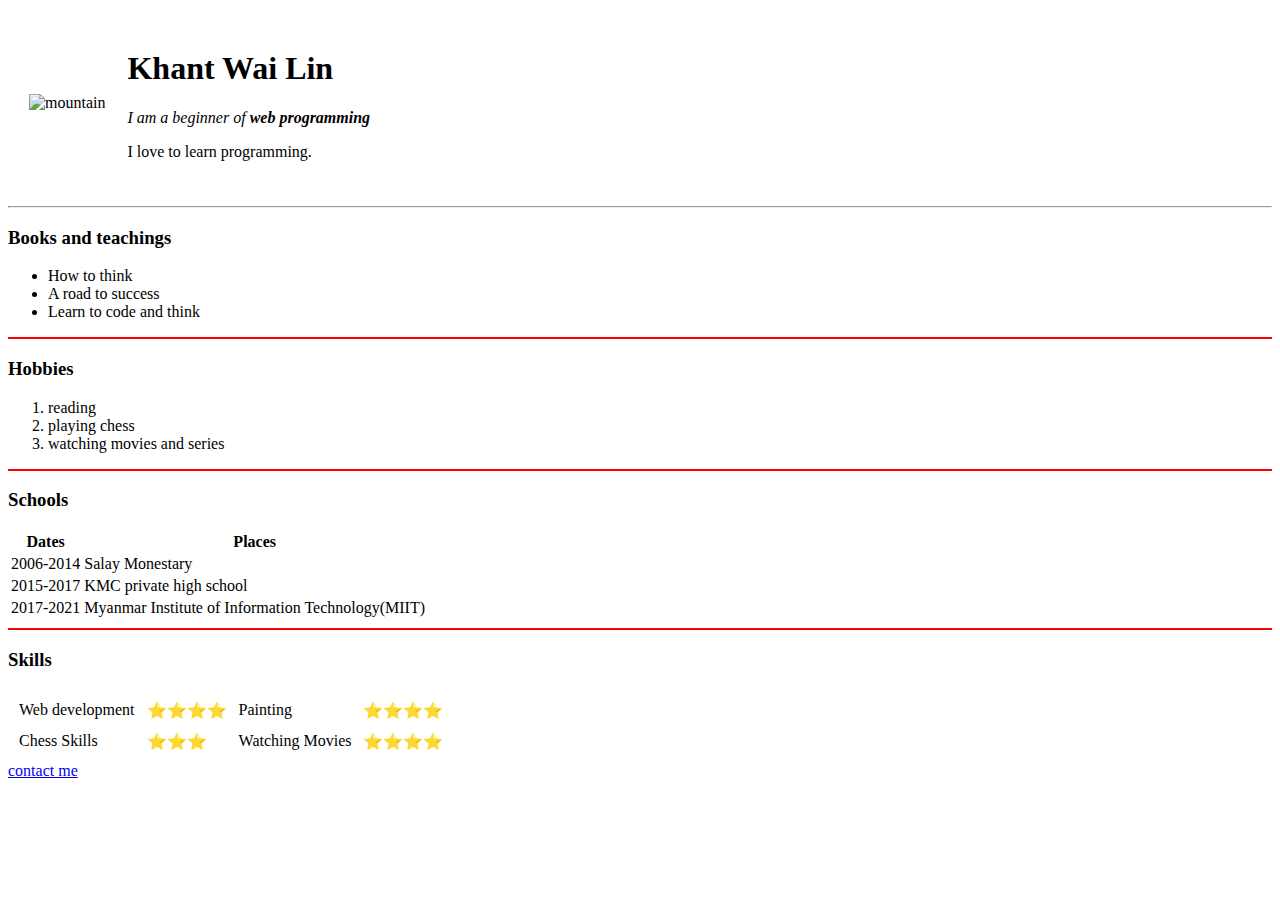
==== index.html @ c9d308dd "Add files via upload" ====
<!DOCTYPE html>
<html lang="en" dir="ltr">

<head>
  <meta charset="utf-8">
  <title>💖TharGyi's Life Personal</title>
</head>

<body>
  <table cellspacing="20">
    <tr>
      <td>  <img src="image/mountain.jpg" alt="mountain"></td>
      <td>  <h1>Khant Wai Lin</h1>
        <p><em>I am a beginner of<strong> web programming</strong></em></p>
        <p>I love to learn programming.</p></td>
    </tr>
  </table>
  <hr>
  <h3>Books and teachings</h3>
  <ul>
    <li>How to think</li>
    <li>A road to success</li>
    <li>Learn to code and think</li>
  </ul>
  <hr color="red">
  <h3>Hobbies</h3>
  <ol>
    <li>reading</li>
    <li>playing chess</li>
    <li>watching movies and series</li>
  </ol>
  <hr color="red">
  <h3>Schools</h3>
  <table>
    <thead>
      <tr>
        <th>Dates</th>
        <th>Places</th>
      </tr>
    </thead>
    <tbody>
      <tr>
        <td>2006-2014</td>
        <td>Salay Monestary</td>
      </tr>
      <tr>
        <td>2015-2017</td>
        <td>KMC private high school</td>
      </tr>
      <tr>
        <td>2017-2021</td>
        <td>Myanmar Institute of Information Technology(MIIT)</td>
      </tr>
    </tbody>
  </table>
  <hr color="red">
  <h3>Skills</h3>
  <table cellspacing="10">
    <tr>
      <td>Web development</td>
      <td>⭐⭐⭐⭐</td>
      <td>Painting</td>
      <td>⭐⭐⭐⭐</td>
    </tr>
    <tr>
      <td>Chess Skills</td>
      <td>⭐⭐⭐</td>
      <td>Watching Movies</td>
      <td>⭐⭐⭐⭐</td>
    </tr>
  </table>
  <a href="contact.html">contact me</a>

</body>

</html>
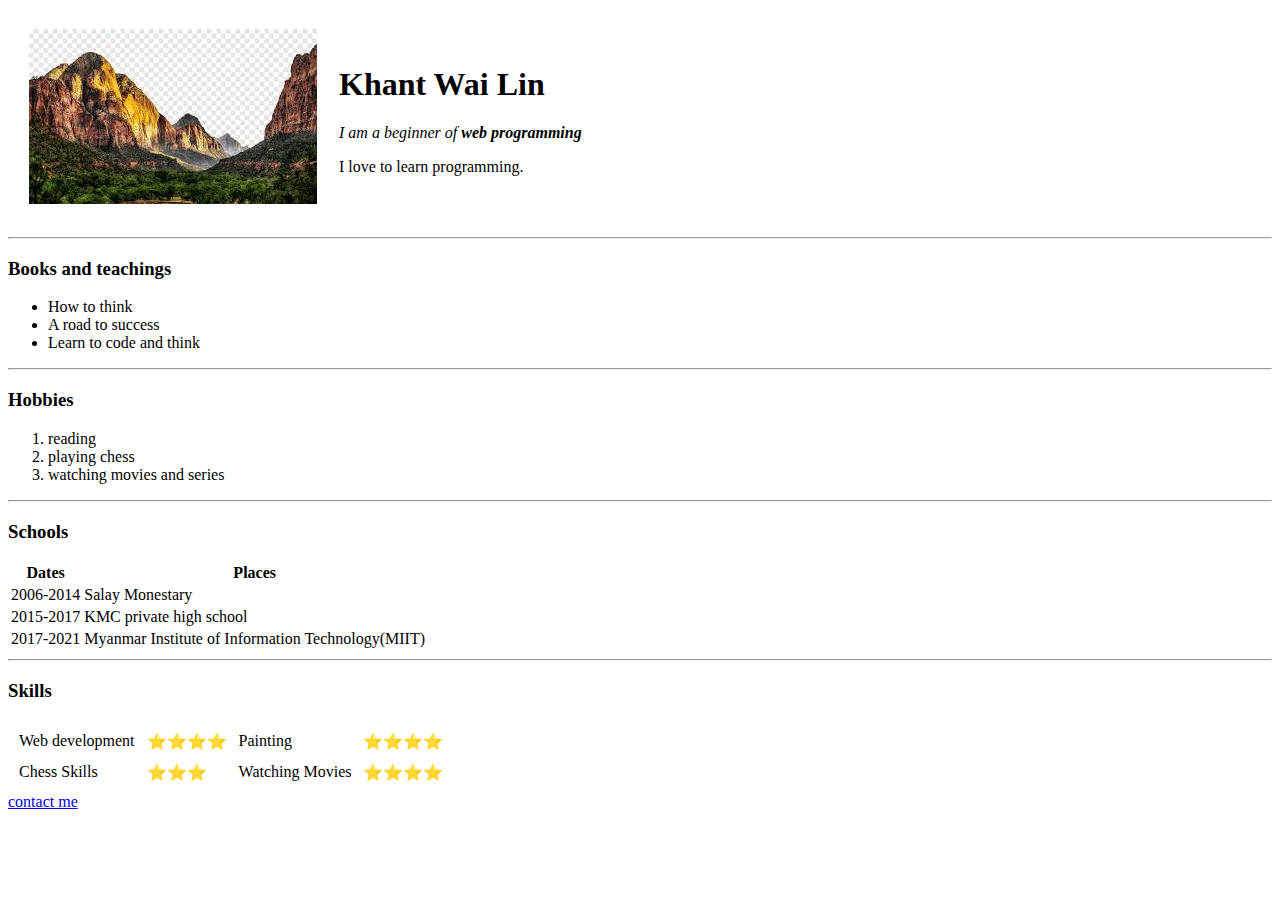
==== commit 1f534559: "Update index.html" ====
--- a/index.html
+++ b/index.html
@@ -4,32 +4,34 @@
 <head>
   <meta charset="utf-8">
   <title>💖TharGyi's Life Personal</title>
+  <link rel="stylesheet" href="css/styles.css">
+
 </head>
 
 <body>
   <table cellspacing="20">
     <tr>
-      <td>  <img src="image/mountain.jpg" alt="mountain"></td>
+      <td>  <img class="tag circular" src="image/mountain.jpg" alt="mountain"></td>
       <td>  <h1>Khant Wai Lin</h1>
         <p><em>I am a beginner of<strong> web programming</strong></em></p>
         <p>I love to learn programming.</p></td>
     </tr>
   </table>
   <hr>
-  <h3>Books and teachings</h3>
+  <h3 class="Books">Books and teachings</h3>
   <ul>
     <li>How to think</li>
     <li>A road to success</li>
     <li>Learn to code and think</li>
   </ul>
-  <hr color="red">
+  <hr>
   <h3>Hobbies</h3>
   <ol>
     <li>reading</li>
     <li>playing chess</li>
     <li>watching movies and series</li>
   </ol>
-  <hr color="red">
+  <hr>
   <h3>Schools</h3>
   <table>
     <thead>
@@ -53,7 +55,7 @@
       </tr>
     </tbody>
   </table>
-  <hr color="red">
+  <hr>
   <h3>Skills</h3>
   <table cellspacing="10">
     <tr>
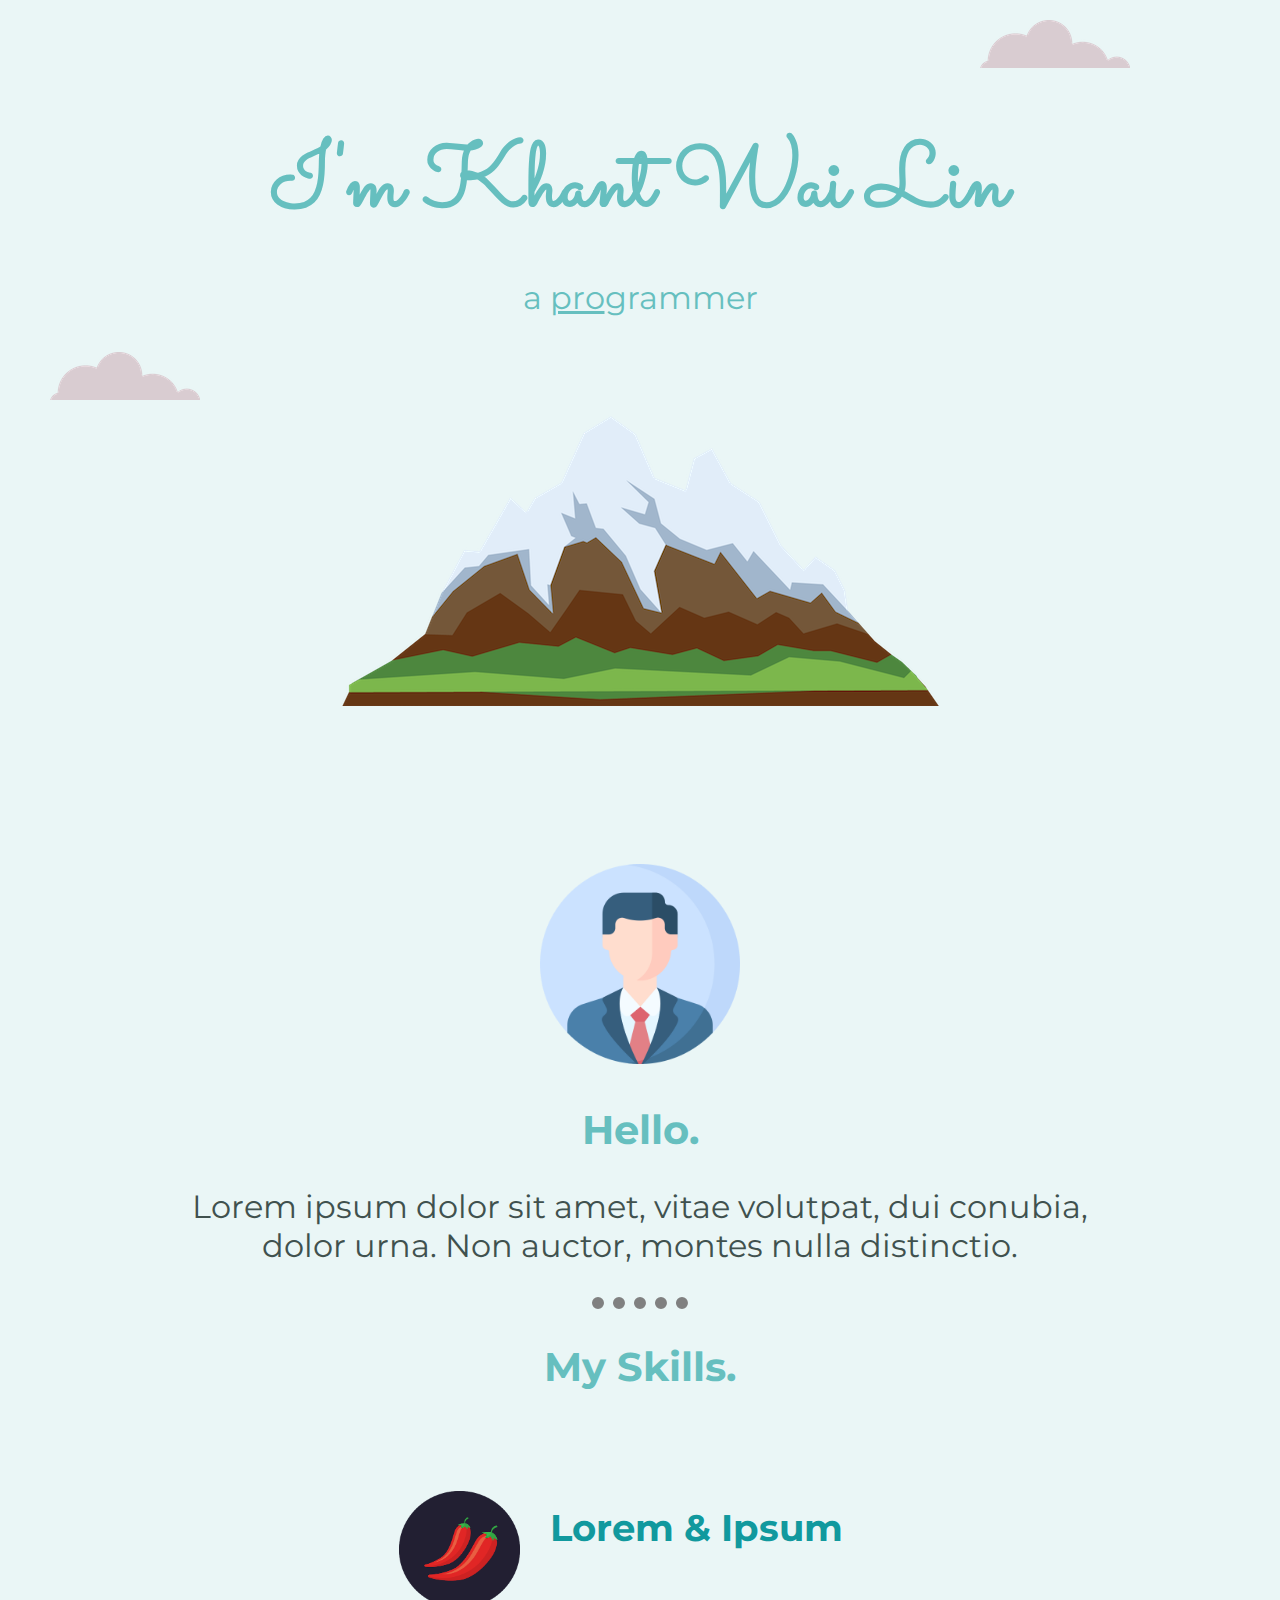
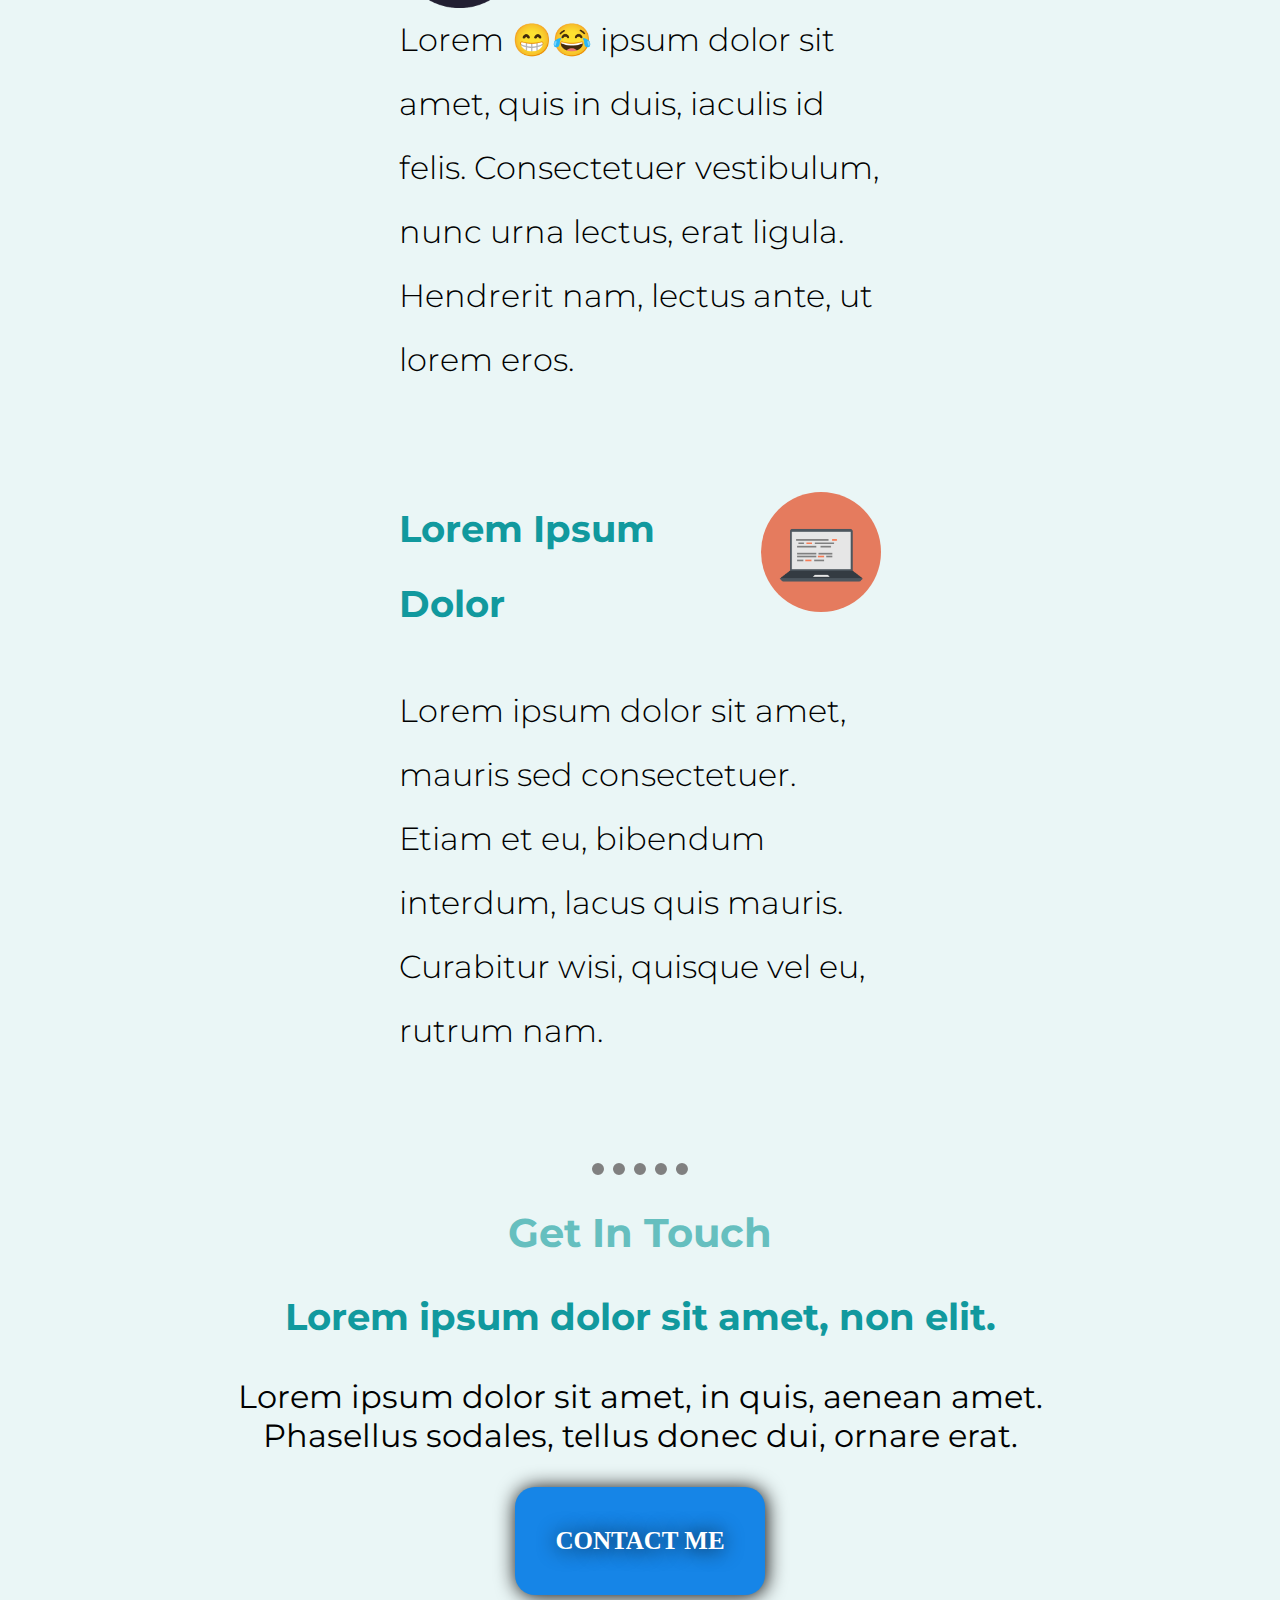
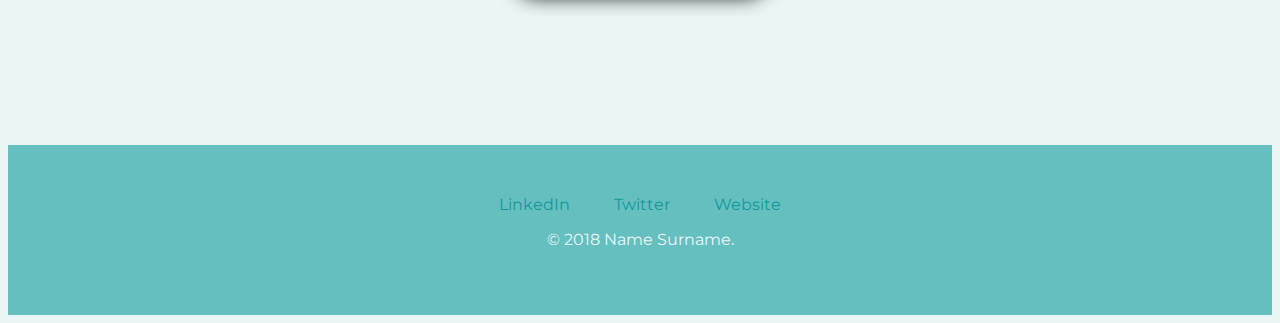
==== commit 45beb895: "Add files via upload" ====
--- a/index.html
+++ b/index.html
@@ -1,78 +1,57 @@
 <!DOCTYPE html>
 <html lang="en" dir="ltr">
+  <head>
+    <meta charset="utf-8">
+    <title>Khant Wai Lin</title>
+    <link rel="stylesheet"type="text/css" href="css/style.css">
+    <link rel="icon" href="favicon.ico">
+    <link href="https://fonts.googleapis.com/css2?family=Merriweather:wght@300&family=Montserrat:wght@300&family=Sacramento&display=swap" rel="stylesheet">
+  </head>
+  <body>
+    <div class="top-container">
+      <img class="top-cloud"src="images/cloud.png" alt="cloud">
+      <h1>I'm Khant Wai Lin</h1>
+      <p class="programmer">a <span class="underline">pro</span>grammer</p>
+      <img class="bottom-cloud" src="images/cloud.png" alt="cloud">
+      <img src="images/mountain.png" alt="mountain">
+    </div>
+    <div class="middle-container">
+      <div class="profile">
+        <img class="profile-picture" src="images/profile.png" alt="myprofile">
+        <h2>Hello.</h2>
+        <p class="profile-description">Lorem ipsum dolor sit amet, vitae volutpat, dui conubia, dolor urna. Non auctor, montes nulla distinctio.</p>
+      </div>
+      <hr>
+      <div class="skills">
+        <h2>My Skills.</h2>
+        <div class="skill-row">
+          <img class="chillies-img" src="images/chillies.png" alt="chillies">
+          <h3>Lorem & Ipsum</h3>
+          <p class="chillies-paragraph">Lorem 😁😂 ipsum dolor sit amet, quis in duis, iaculis id felis. Consectetuer vestibulum, nunc urna lectus, erat ligula. Hendrerit nam, lectus ante, ut lorem eros.</p>
+        </div>
+        <div class="skill-row">
+          <img class="computer-img" src="images/computer.png" alt="computer">
+          <h3>Lorem Ipsum Dolor</h3>
+          <p class="computer-paragraph">Lorem ipsum dolor sit amet, mauris sed consectetuer. Etiam et eu, bibendum interdum, lacus quis mauris. Curabitur wisi, quisque vel eu, rutrum nam.</p>
+        </div>
+      </div>
+      <hr>
+      <div class="contact-me">
+        <h2>Get In Touch</h2>
+        <h3>Lorem ipsum dolor sit amet, non elit.</h3>
+        <p>Lorem ipsum dolor sit amet, in quis, aenean amet. Phasellus sodales, tellus donec dui, ornare erat.</p>
+        <a class="btn" href="mailto:name@email.com">CONTACT ME</a>
+      </div>
+    </div>
 
-<head>
-  <meta charset="utf-8">
-  <title>💖TharGyi's Life Personal</title>
-  <link rel="stylesheet" href="css/styles.css">
 
-</head>
+    <div class="bottom-container">
+      <a class="footer-link" href="https://www.linkedin.com/">LinkedIn</a>
+      <a class="footer-link" href="https://twitter.com/">Twitter</a>
+      <a class="footer-link" href="https://www.appbrewery.co/">Website</a>
+      <p class="surname">© 2018 Name Surname.</p>
+    </div>
 
-<body>
-  <table cellspacing="20">
-    <tr>
-      <td>  <img class="tag circular" src="image/mountain.jpg" alt="mountain"></td>
-      <td>  <h1>Khant Wai Lin</h1>
-        <p><em>I am a beginner of<strong> web programming</strong></em></p>
-        <p>I love to learn programming.</p></td>
-    </tr>
-  </table>
-  <hr>
-  <h3 class="Books">Books and teachings</h3>
-  <ul>
-    <li>How to think</li>
-    <li>A road to success</li>
-    <li>Learn to code and think</li>
-  </ul>
-  <hr>
-  <h3>Hobbies</h3>
-  <ol>
-    <li>reading</li>
-    <li>playing chess</li>
-    <li>watching movies and series</li>
-  </ol>
-  <hr>
-  <h3>Schools</h3>
-  <table>
-    <thead>
-      <tr>
-        <th>Dates</th>
-        <th>Places</th>
-      </tr>
-    </thead>
-    <tbody>
-      <tr>
-        <td>2006-2014</td>
-        <td>Salay Monestary</td>
-      </tr>
-      <tr>
-        <td>2015-2017</td>
-        <td>KMC private high school</td>
-      </tr>
-      <tr>
-        <td>2017-2021</td>
-        <td>Myanmar Institute of Information Technology(MIIT)</td>
-      </tr>
-    </tbody>
-  </table>
-  <hr>
-  <h3>Skills</h3>
-  <table cellspacing="10">
-    <tr>
-      <td>Web development</td>
-      <td>⭐⭐⭐⭐</td>
-      <td>Painting</td>
-      <td>⭐⭐⭐⭐</td>
-    </tr>
-    <tr>
-      <td>Chess Skills</td>
-      <td>⭐⭐⭐</td>
-      <td>Watching Movies</td>
-      <td>⭐⭐⭐⭐</td>
-    </tr>
-  </table>
-  <a href="contact.html">contact me</a>
 
-</body>
-
+  </body>
 </html>
--- a/css/style.css
+++ b/css/style.css
@@ -0,0 +1,140 @@
+body {
+  background-color: #EAF6F6;
+  text-align: center;
+  font-family: 'Montserrat', sans-serif;
+  font-size: 2rem;
+}
+hr{
+  height: 0;
+  width: 10%;
+  border-width: 12px 0 0 0;
+  border-style: dotted;
+}
+h1{
+    font-family: 'Sacramento', cursive;
+    font-size: 5.62rem;
+    margin:50px auto 0 auto;
+    color: #66BFBF;
+    line-height: 2;
+}
+.programmer{
+  margin-top:0;
+  color: #66BFBF;
+  font-weight: normal;
+}
+
+h2{
+  font-family: 'Montserrat', sans-serif;
+  font-size: 2.5rem;
+  color: #66BFBF;
+}
+h3{
+  font-family: 'Montserrat', sans-serif;
+  color: #11999E;
+}
+a {
+  color: #11999E;
+}
+.top-container {
+  background-color:#EAF6F6;
+  padding-top: 40px;
+}
+.middle-container{
+  margin: 150px;
+}
+.profile-picture{
+  height: 200px;
+  width: 200px;
+}
+.skill-row{
+  width: 50%;
+  margin: 100px auto 100px auto;
+  text-align: left;
+  line-height: 2;
+  font-weight: 300;
+}
+.chillies-img{
+  width:25%;
+  float: left;
+  margin-right: 30px;
+}
+.chillies-paragraph{
+  clear: left;
+}
+.computer-paragraph{
+  clear: right;
+}
+.computer-img{
+  width: 25%;
+  border-radius: 100%;
+  float: right;
+  margin-left: 30px;
+}
+.bottom-container {
+  margin-top: 100px;
+  background-color: #66BFBF;
+  padding: 50px;
+  font-size: 1rem;
+}
+.footer-link{
+  margin: 20px;
+  text-decoration: none;
+}
+
+.underline {
+  text-decoration: underline;
+}
+
+.bottom-cloud {
+  position: absolute;
+  left: 50px;
+  bottom: 500px;
+}
+
+.top-cloud {
+  position: absolute;
+  top: 20px;
+  right: 150px;
+}
+.profile-description{
+  color:#40514E;
+}
+/*for button*/
+.btn {
+   -webkit-border-radius: 20px;
+   -moz-border-radius: 20px;
+   border-radius: 20px;
+   color: #FFFFFF;
+   font-family: Times New Roman;
+   font-size: 25px;
+   font-weight: 600;
+   padding: 40px;
+   background-color: #1685E7;
+   -webkit-box-shadow: 1px 1px 20px 0 #000000;
+   -moz-box-shadow: 1px 1px 20px 0 #000000;
+   box-shadow: 1px 1px 20px 0 #000000;
+   text-shadow: 1px 1px 20px #000000;
+   border: solid #000000 0;
+   text-decoration: none;
+   display: inline-block;
+   cursor: pointer;
+   text-align: center;
+}
+
+.btn:hover {
+   border: solid #337FED 1px;
+   background: #1E62D0;
+   background-image: -webkit-linear-gradient(top, #1E62D0, #3D94F6);
+   background-image: -moz-linear-gradient(top, #1E62D0, #3D94F6);
+   background-image: -ms-linear-gradient(top, #1E62D0, #3D94F6);
+   background-image: -o-linear-gradient(top, #1E62D0, #3D94F6);
+   background-image: -webkit-gradient(to bottom, #1E62D0, #3D94F6);
+   -webkit-border-radius: 20px;
+   -moz-border-radius: 20px;
+   border-radius: 20px;
+   text-decoration: none;
+}
+.surname{
+  color:#EAF6F6;
+  font-size:1rem;
+}
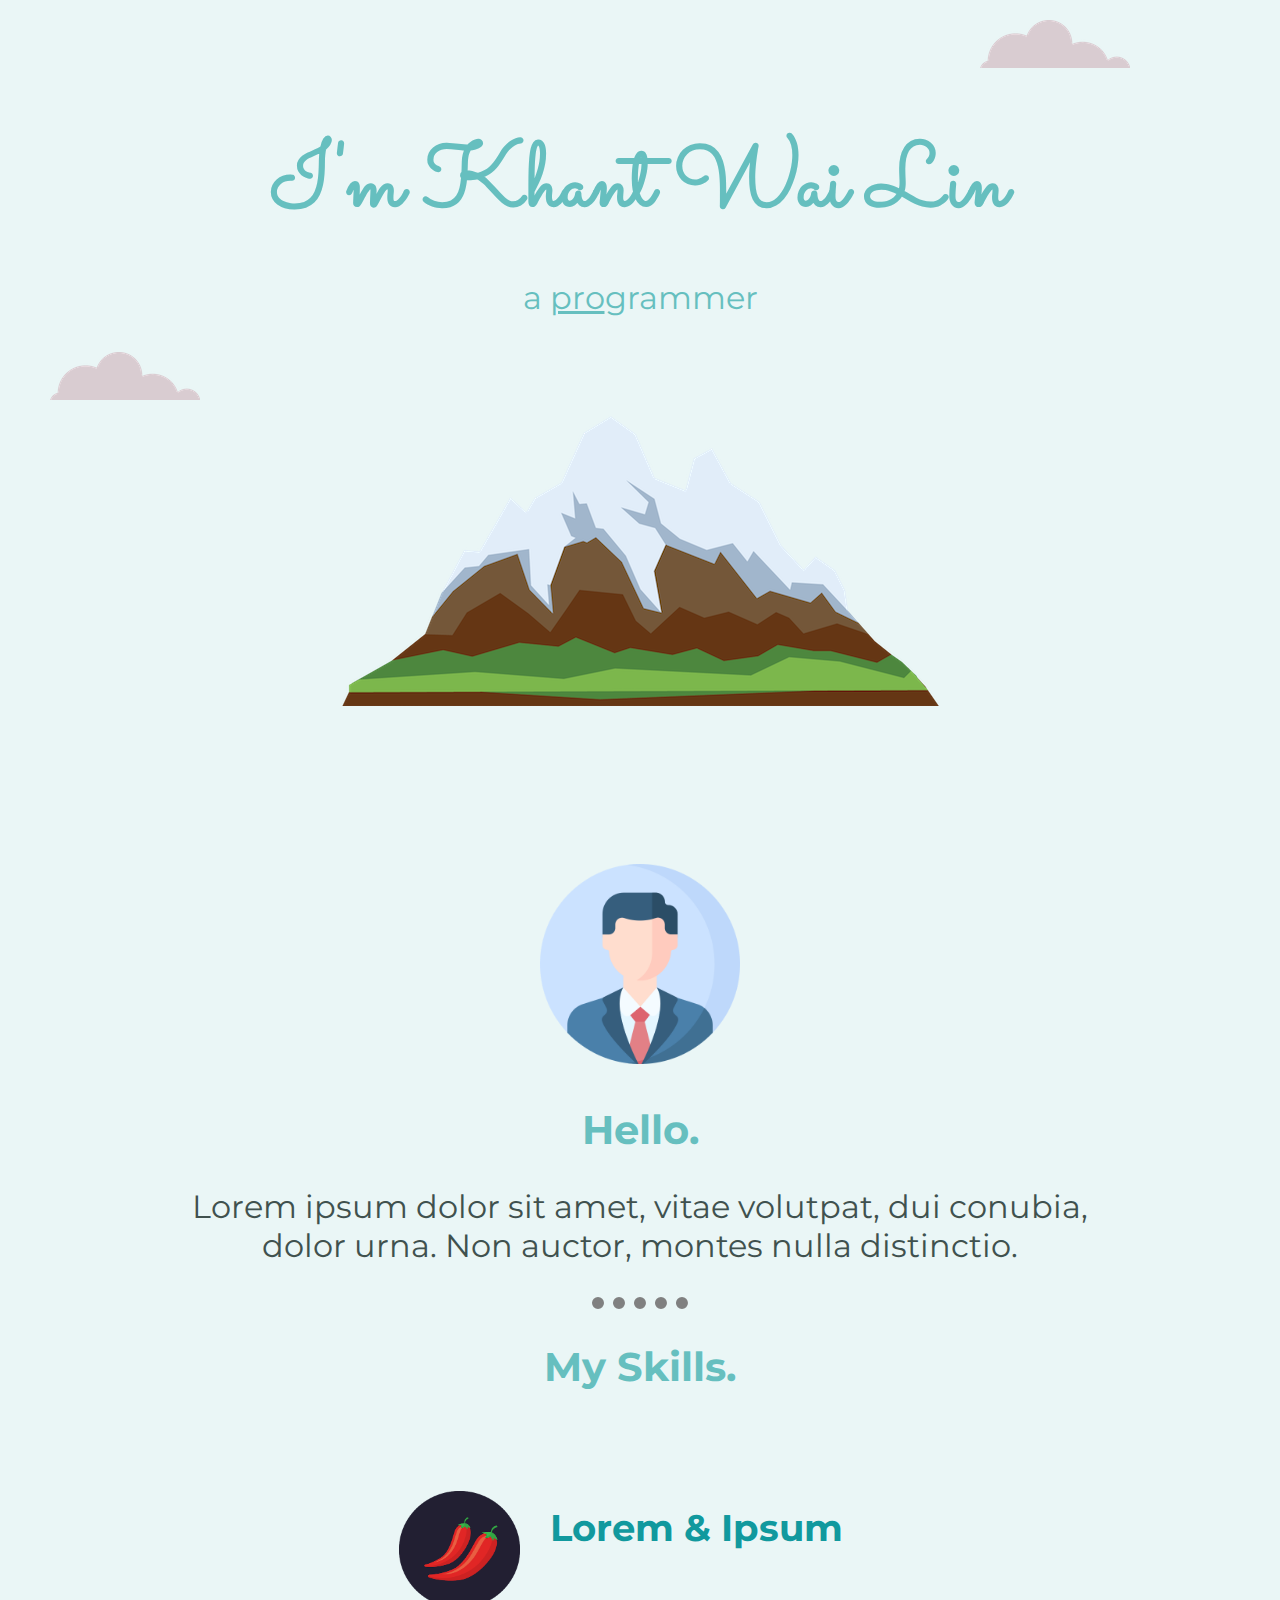
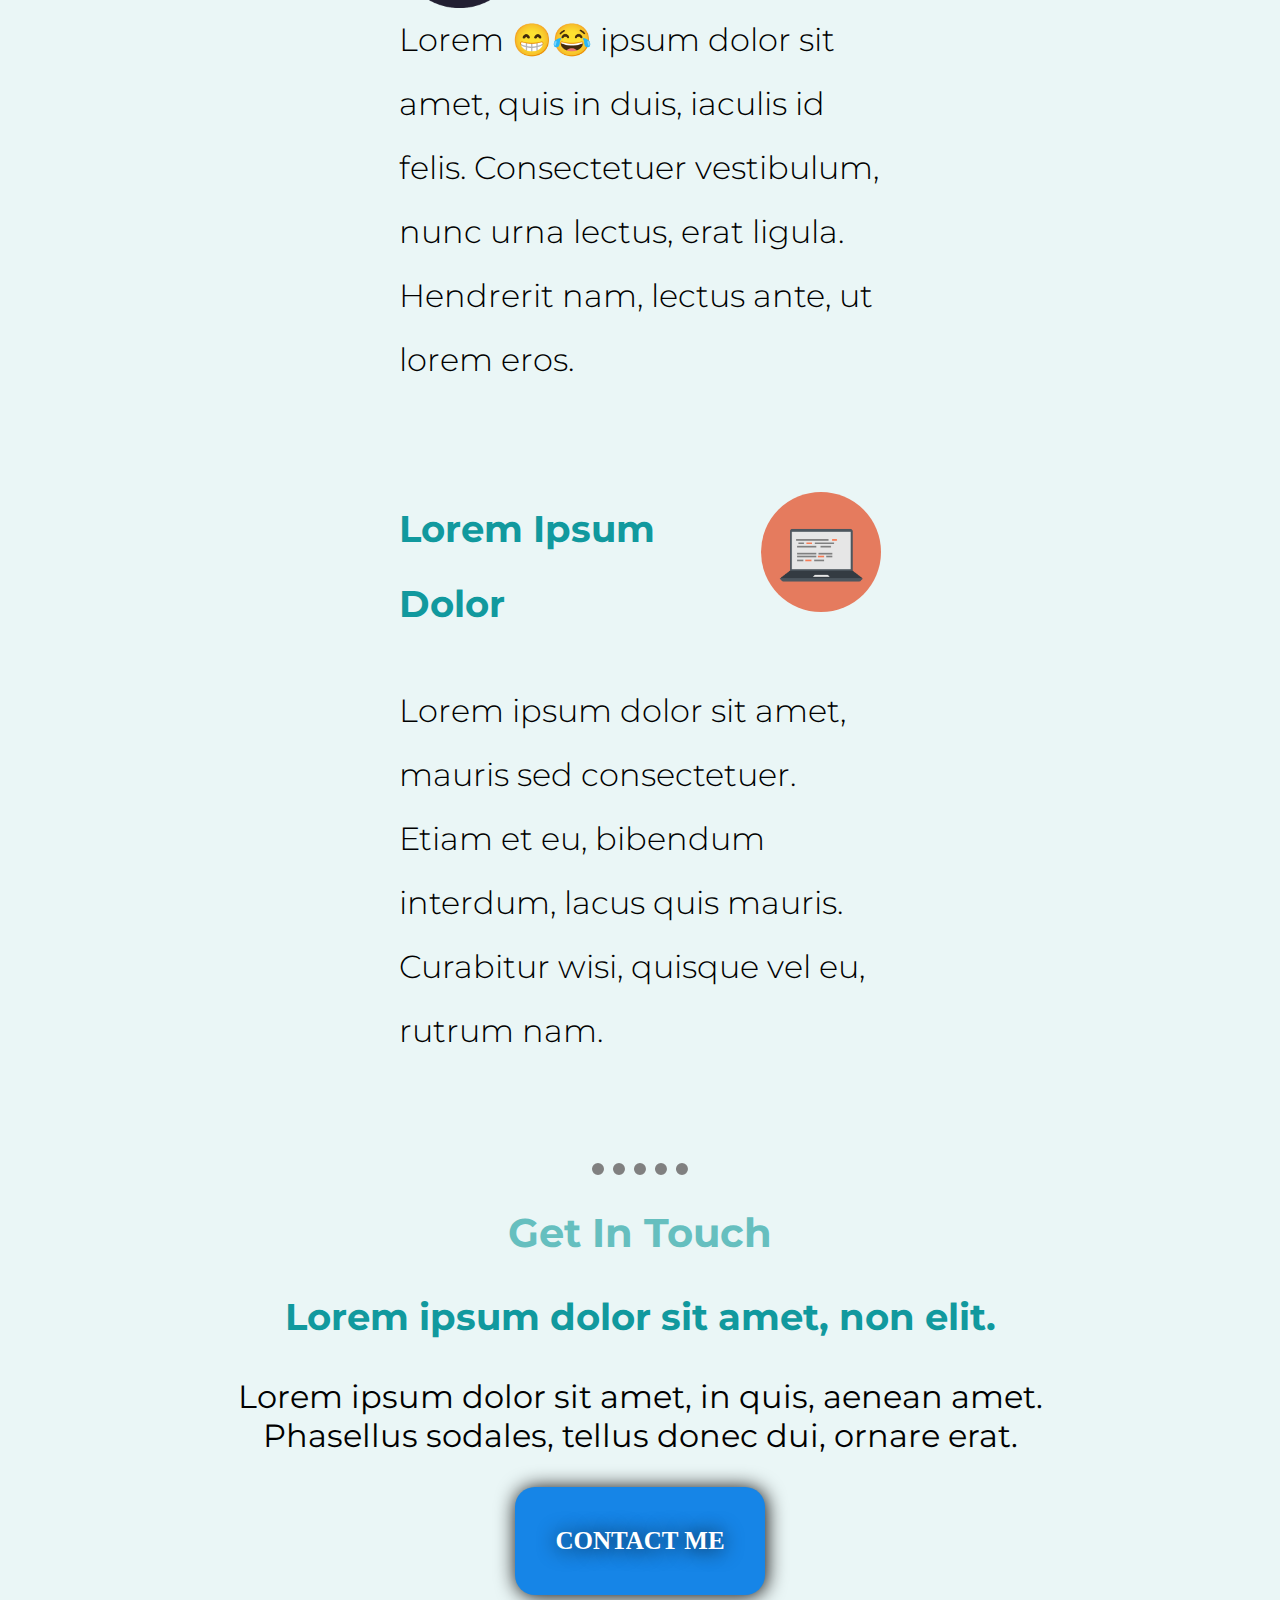
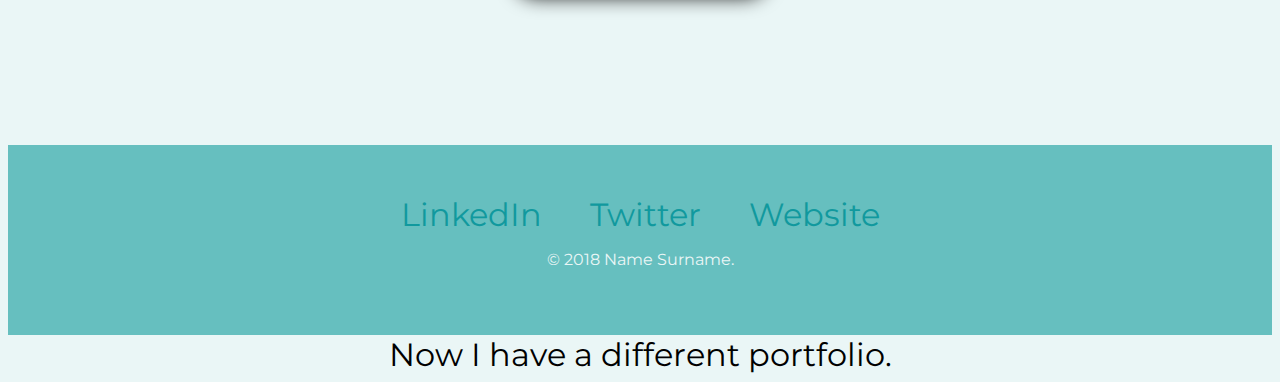
==== commit 5b61e35a: "Update index.html" ====
--- a/index.html
+++ b/index.html
@@ -53,5 +53,8 @@
     </div>
 
 
+    <div>
+     Now I have a different portfolio.
+    </div>
   </body>
 </html>
--- a/css/style.css
+++ b/css/style.css
@@ -74,7 +74,6 @@
   margin-top: 100px;
   background-color: #66BFBF;
   padding: 50px;
-  font-size: 1rem;
 }
 .footer-link{
   margin: 20px;
@@ -138,3 +137,6 @@
   color:#EAF6F6;
   font-size:1rem;
 }
+a:hover{
+  color:#EAF6F6;
+}
